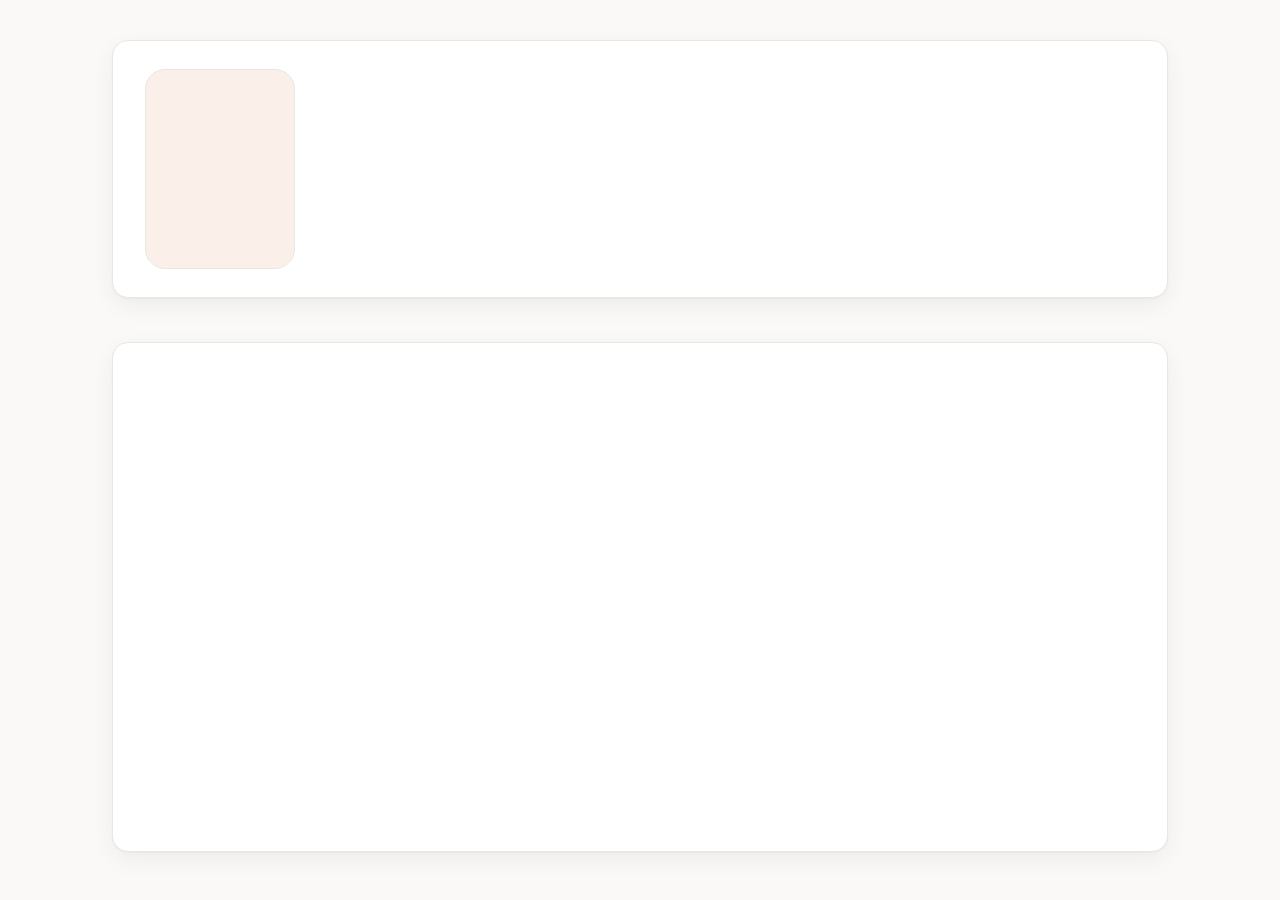
==== index.html @ 5e41c026 "add index.html" ====
<!DOCTYPE html>
<html lang="zh-CN">
<head>
  <meta charset="UTF-8" />
  <meta name="viewport" content="width=device-width, initial-scale=1.0" />
  <title>苏紫琪 Suki · Marketing Portfolio</title>
  <meta name="description" content="苏紫琪 — 品牌内容策划｜达人营销 作品集" />
  <link rel="stylesheet" href="css/style.css" />
  <link rel="icon" href="data:," />
  <!-- 预热简历预览页资源：点击「查看简历」瞬时跳转；预览图预取使内容秒显（已弃用 PDF.js） -->
  <link rel="prefetch" href="resume/" as="document" />
  <link rel="prefetch" href="resume/resume-preview-b0c95411.webp" as="image" />
  <!-- 关键成果图预取：页面加载即请求（WebP，桌面/移动两档，与展示变体一致），切换项目直接命中缓存 -->
  <link rel="preload" as="image" href="assets/images/cases/dongejiao/ajiao_sousuo_fenshu_900.webp" />
  <link rel="preload" as="image" href="assets/images/cases/dongejiao/ajiao_sousuo_fenshu_600.webp" />
  <link rel="preload" as="image" href="assets/images/cases/xiaoqinghe/xiaoqinghe_sousuo_zhishu_900.webp" />
  <link rel="preload" as="image" href="assets/images/cases/xiaoqinghe/xiaoqinghe_sousuo_zhishu_600.webp" />
</head>
<body>

  <main class="page">

    <!-- ===== Profile Card（常驻职业名片） ===== -->
    <header class="profile-card" id="profile-card">
      <div class="profile-avatar" id="profile-avatar"></div>
      <div class="profile-info">
        <h1 class="profile-name">
          <span id="profile-name-cn"></span>
          <span class="profile-name-en" id="profile-name-en"></span>
        </h1>
        <p class="profile-title" id="profile-title"></p>
        <div class="profile-meta" id="profile-meta"></div>
        <p class="profile-tagline" id="profile-tagline"></p>
      </div>
      <div class="profile-actions" id="profile-actions"></div>
    </header>

    <!-- ===== 模块入口 Tab ===== -->
    <nav class="tab-bar" id="tab-bar" role="tablist" aria-label="模块导航"></nav>

    <!-- ===== 唯一内容切换区 ===== -->
    <section class="content-area" id="content-area" role="tabpanel"></section>

    <footer class="site-footer">
      <span id="footer-text"></span>
    </footer>
  </main>

  <!-- Toast -->
  <div class="toast" id="toast" role="status" aria-live="polite"></div>

  <script src="js/data.js"></script>
  <script src="js/app.js"></script>
</body>
</html>
---- css/style.css ----
/* =========================================================
 * style.css — Marketing Portfolio V2.0
 * 视觉关键词：Modern / Minimal / Professional / Clean / Readable
 * ========================================================= */

/* ---------- Design Tokens ---------- */
:root {
  --bg:        #FAF9F7;   /* 米白页面底 */
  --surface:   #FFFFFF;   /* 卡片底 */
  --ink:       #17181C;   /* 主文字 */
  --ink-2:     #5A5D66;   /* 次级文字 */
  --ink-3:     #9A9DA6;   /* 弱化文字 */
  --line:      #E9E7E2;   /* 分割线 */
  --accent:    #C8552C;   /* 强调色（赭橘，克制使用） */
  --accent-soft: #FBEFE9; /* 强调色浅底 */
  --radius:    16px;
  --radius-s:  10px;
  --shadow:    0 1px 2px rgba(23,24,28,.04), 0 8px 24px rgba(23,24,28,.05);
  --font: -apple-system, BlinkMacSystemFont, "PingFang SC", "Noto Sans SC",
          "Microsoft YaHei", "Helvetica Neue", Arial, sans-serif;
}

* { margin: 0; padding: 0; box-sizing: border-box; }

html, body { height: 100%; }

body {
  font-family: var(--font);
  background: var(--bg);
  color: var(--ink);
  line-height: 1.7;
  -webkit-font-smoothing: antialiased;
}

button { font-family: inherit; cursor: pointer; border: none; background: none; color: inherit; }
img, video { max-width: 100%; display: block; }
a { color: inherit; }

.page {
  max-width: 1120px;
  margin: 0 auto;
  padding: 40px 32px 24px;
  display: flex;
  flex-direction: column;
  min-height: 100vh;
}

/* =========================================================
 * Profile Card
 * ========================================================= */
.profile-card {
  display: grid;
  grid-template-columns: auto 1fr auto;
  gap: 28px;
  align-items: center;
  background: var(--surface);
  border: 1px solid var(--line);
  border-radius: var(--radius);
  box-shadow: var(--shadow);
  padding: 28px 32px;
}

.profile-avatar {
  width: 150px;
  height: 200px;
  border-radius: 20px;
  background: var(--accent-soft);
  border: 1px solid var(--line);
  overflow: hidden;
  flex-shrink: 0;
  display: flex;
  align-items: center;
  justify-content: center;
  font-size: 36px;
  font-weight: 600;
  color: var(--accent);
}
.profile-avatar img { width: 100%; height: 100%; object-fit: cover; }

.profile-name {
  font-size: 26px;
  font-weight: 700;
  letter-spacing: .5px;
  line-height: 1.3;
}
.profile-name-en {
  font-size: 17px;
  font-weight: 500;
  color: var(--ink-3);
  margin-left: 8px;
}
.profile-title {
  font-size: 15px;
  font-weight: 600;
  color: var(--accent);
  margin-top: 6px;
}
.profile-tagline {
  font-size: 14px;
  color: var(--ink-2);
  margin-top: 8px;
  max-width: 560px;
}

.profile-meta {
  display: flex;
  flex-wrap: wrap;
  gap: 6px 18px;
  margin-top: 8px;
  font-size: 13px;
  color: var(--ink-2);
}
.profile-meta .meta-item { display: inline-flex; align-items: baseline; gap: 6px; }
.profile-meta .meta-label {
  font-size: 11.5px;
  color: var(--ink-3);
  letter-spacing: .5px;
}

.profile-actions {
  display: flex;
  flex-direction: column;
  gap: 10px;
}

.action-btn {
  display: inline-flex;
  align-items: center;
  gap: 8px;
  font-size: 13.5px;
  font-weight: 500;
  padding: 8px 18px;
  border-radius: 999px;
  border: 1px solid var(--line);
  background: var(--surface);
  transition: border-color .18s, background .18s, transform .12s;
  white-space: nowrap;
  cursor: pointer;
  user-select: none;
  -webkit-user-select: none;
  -webkit-tap-highlight-color: transparent;
  touch-action: manipulation;
}
.action-btn > span { user-select: none; -webkit-user-select: none; pointer-events: none; }
.action-btn:hover {
  border-color: var(--accent);
  color: var(--accent);
  background: var(--accent-soft);
}
.action-btn:active,
.action-btn.is-opening {
  transform: scale(.96);
  filter: brightness(.93);
  box-shadow: inset 0 2px 6px rgba(23,24,28,.20), 0 1px 2px rgba(23,24,28,.10);
}
.action-btn.primary {
  background: var(--ink);
  color: #fff;
  border-color: var(--ink);
}
.action-btn.primary:hover { background: var(--accent); border-color: var(--accent); color: #fff; }

/* =========================================================
 * Tab Bar（模块入口）
 * ========================================================= */
.tab-bar {
  display: grid;
  grid-template-columns: repeat(4, 1fr);
  gap: 14px;
  margin: 22px 0;
}

.tab-item {
  padding: 16px 12px;
  text-align: center;
  background: var(--surface);
  border: 1px solid var(--line);
  border-radius: var(--radius-s);
  transition: border-color .18s, box-shadow .18s, transform .12s;
}
.tab-item:hover { border-color: var(--ink-3); transform: translateY(-1px); }
.tab-item .tab-label {
  display: block;
  font-size: 15.5px;
  font-weight: 600;
  letter-spacing: 1px;
}
.tab-item .tab-sub {
  display: block;
  font-size: 11.5px;
  color: var(--ink-3);
  margin-top: 2px;
  letter-spacing: .4px;
  text-transform: uppercase;
}
.tab-item.active {
  border-color: var(--ink);
  box-shadow: inset 0 -3px 0 var(--accent);
}
.tab-item.active .tab-label { color: var(--ink); }

/* =========================================================
 * Content Area（唯一切换区）
 * ========================================================= */
.content-area {
  flex: 1;
  background: var(--surface);
  border: 1px solid var(--line);
  border-radius: var(--radius);
  box-shadow: var(--shadow);
  padding: 32px;
  min-height: 480px;
  animation: fadeIn .25s ease;
}
@keyframes fadeIn {
  from { opacity: 0; transform: translateY(6px); }
  to   { opacity: 1; transform: none; }
}
.content-area.switching { animation: fadeIn .25s ease; }

.section-head {
  display: flex;
  align-items: baseline;
  gap: 12px;
  margin-bottom: 24px;
}
.section-head h2 { font-size: 20px; font-weight: 700; letter-spacing: .5px; }
.section-head .en { font-size: 12px; color: var(--ink-3); letter-spacing: 1.5px; text-transform: uppercase; }

/* =========================================================
 * 工作经历 Timeline
 * ========================================================= */
.timeline { position: relative; padding-left: 24px; }
.timeline::before {
  content: "";
  position: absolute;
  left: 5px; top: 8px; bottom: 8px;
  width: 1.5px;
  background: var(--line);
}
.exp-item {
  position: relative;
  padding: 0 0 26px 20px;
}
.exp-item:last-child { padding-bottom: 4px; }
.exp-item::before {
  content: "";
  position: absolute;
  left: -24px; top: 9px;
  width: 11px; height: 11px;
  border-radius: 50%;
  background: var(--surface);
  border: 2.5px solid var(--accent);
}
.exp-head {
  display: flex;
  flex-wrap: wrap;
  align-items: baseline;
  gap: 10px;
}
.exp-company { font-size: 16.5px; font-weight: 700; }
.exp-role {
  font-size: 13px;
  font-weight: 600;
  color: var(--accent);
  background: var(--accent-soft);
  padding: 1px 10px;
  border-radius: 999px;
}
.exp-period { font-size: 13px; color: var(--ink-3); margin-left: auto; font-variant-numeric: tabular-nums; }
.exp-tags { display: flex; flex-wrap: wrap; gap: 8px; margin-top: 10px; }
.exp-tag {
  font-size: 12.5px;
  color: var(--ink-2);
  border: 1px solid var(--line);
  background: var(--bg);
  padding: 2px 12px;
  border-radius: 999px;
}

/* 了解更多 Accordion */
.exp-toggle {
  display: inline-flex;
  align-items: center;
  gap: 6px;
  margin-top: 16px;
  font-size: 14px;
  font-weight: 450;
  color: var(--ink-3);
  background: none;
  border: none;
  border-radius: 0;
  padding: 0;
  transition: color .2s, opacity .2s;
}
.exp-toggle:hover { color: var(--accent); opacity: .85; }

.exp-detail {
  display: grid;
  grid-template-rows: 0fr;
  transition: grid-template-rows .28s ease;
}
.exp-detail.open { grid-template-rows: 1fr; }
.exp-detail-inner {
  overflow: hidden;
  margin-top: 18px;
  padding-top: 2px;
}
.exp-detail .bullet-list { gap: 10px; }
.exp-detail .bullet-list li {
  color: var(--ink-2);
  font-weight: 400;
  line-height: 1.7;
}
.exp-intro {
  margin: 0 0 14px;
  font-size: 13.5px;
  line-height: 1.75;
  color: var(--ink-2);
}
.exp-achievements { margin-top: 2px; }
/* 数据成果中数字强调（仅带 highlightNums 的条目），不整行加粗 */
.exp-achievements .num-hl {
  color: var(--accent);
  font-weight: 600;
}

/* 通用 Bullet List */
.bullet-list {
  list-style: none;
  display: grid;
  gap: 6px;
}
.bullet-list li {
  position: relative;
  padding-left: 16px;
  font-size: 13.5px;
  color: var(--ink-2);
  line-height: 1.6;
}
.bullet-list li::before {
  content: "";
  position: absolute;
  left: 2px; top: .62em;
  width: 5px; height: 5px;
  border-radius: 50%;
  background: var(--accent);
}
.bullet-list.accent li { color: var(--ink); font-weight: 500; }
.bullet-list li.placeholder { color: var(--ink-3); }

/* =========================================================
 * 案例作品（核心）
 * ========================================================= */
.cases-layout {
  display: grid;
  grid-template-columns: 200px 1fr;
  gap: 28px;
  align-items: start;
}

/* 左侧品牌导航（分组 + 折叠） */
.brand-nav { display: flex; flex-direction: column; gap: 4px; position: sticky; top: 24px; }

.group-head {
  display: flex;
  align-items: center;
  justify-content: space-between;
  width: 100%;
  padding: 10px 12px 6px;
  font-size: 12px;
  font-weight: 700;
  color: var(--ink-3);
  letter-spacing: 1.5px;
  text-align: left;
  transition: color .15s;
}
.group-head:hover { color: var(--ink-2); }
.group-head.has-active { color: var(--accent); }
.group-head .chevron { font-size: 10px; transition: transform .2s; }
.group-head .chevron.closed { transform: rotate(-90deg); }

.group-list { display: flex; flex-direction: column; gap: 6px; margin-bottom: 6px; }
.group-list.collapsed { display: none; }
.brand-item {
  text-align: left;
  padding: 12px 16px;
  border-radius: var(--radius-s);
  border: 1px solid transparent;
  transition: background .15s, border-color .15s;
}
.brand-item:hover { background: var(--bg); }
.brand-item .b-name { display: block; font-size: 14.5px; font-weight: 600; }
.brand-item .b-cat  { display: block; font-size: 11.5px; color: var(--ink-3); margin-top: 1px; }
.brand-item.active {
  background: var(--accent-soft);
  border-color: rgba(200,85,44,.25);
}
.brand-item.active .b-name { color: var(--accent); }

/* 右侧案例详情：手机 + 文字 双栏 */
.case-detail {
  display: grid;
  grid-template-columns: 300px 1fr;
  gap: 32px;
  animation: fadeIn .25s ease;
}

/* ---- 手机 Mockup ---- */
.phone-col { display: flex; flex-direction: column; align-items: center; gap: 14px; }
.phone-mockup {
  width: 258px;
  height: 528px;
  border-radius: 38px;
  background: #111216;
  padding: 10px;
  box-shadow: 0 12px 32px rgba(23,24,28,.16);
  position: relative;
  flex-shrink: 0;
}
.phone-mockup::before {           /* 刘海 */
  content: "";
  position: absolute;
  top: 10px; left: 50%;
  transform: translateX(-50%);
  width: 82px; height: 20px;
  background: #111216;
  border-radius: 0 0 12px 12px;
  z-index: 2;
}
.phone-screen {
  width: 100%; height: 100%;
  border-radius: 18px;
  overflow: hidden;
  background: linear-gradient(160deg, #ECEEF2 0%, #E2E6EB 100%); /* 浅色中性兜底，LQIP 加载前/无预览时的兜底，非黑底 */
  background-size: cover;
  background-position: top center;
  background-repeat: no-repeat;
  display: flex;
  align-items: center;
  justify-content: center;
  position: relative;
}
/* 媒体层（.screen-media）绝对定位铺满，新旧媒体层堆叠以实现交叉淡入（切换不黑屏、不重排）。
   数据浮层 .screen-overlay 是独立常驻节点，不在此堆叠逻辑内，故不会出现双层卡片。 */
.phone-screen > .screen-media,
.phone-screen > picture,
.phone-screen > img,
.phone-screen > video { position: absolute; inset: 0; width: 100%; height: 100%; }
.phone-screen img { width: 100%; height: 100%; object-fit: cover; object-position: top center; }
.phone-screen video { object-fit: cover; object-position: top center; background: #000; }
.phone-screen > .screen-media.screen-placeholder { background: var(--bg); width: 100%; height: 100%; }

/* 屏内占位 */
.screen-placeholder {
  display: flex;
  flex-direction: column;
  align-items: center;
  gap: 10px;
  color: var(--ink-3);
  font-size: 13px;
  padding: 0 24px;
  text-align: center;
}
.screen-placeholder .ph-icon {
  width: 52px; height: 52px;
  border-radius: 14px;
  background: var(--surface);
  border: 1px dashed var(--ink-3);
  display: flex; align-items: center; justify-content: center;
  font-size: 22px;
}
.screen-placeholder .ph-label { font-weight: 600; color: var(--ink-2); }

/* 缩略图 */
.thumb-strip {
  display: flex;
  gap: 10px;
  flex-wrap: wrap;
  justify-content: center;
  max-width: 280px;
}
.thumb {
  width: 58px; height: 58px;
  border-radius: 12px;
  border: 1.5px solid var(--line);
  background: var(--bg);
  display: flex;
  flex-direction: column;
  align-items: center;
  justify-content: center;
  gap: 2px;
  font-size: 16px;
  overflow: hidden;
  transition: border-color .15s, transform .12s;
  position: relative;
}
.thumb .t-label {
  font-size: 8.5px;
  color: var(--ink-3);
  line-height: 1.25;
  padding: 0 3px;
  text-align: center;
  display: -webkit-box;
  -webkit-line-clamp: 2;
  -webkit-box-orient: vertical;
  overflow: hidden;
}
.thumb:hover { border-color: var(--ink-3); }
.thumb.active { border-color: var(--accent); box-shadow: 0 0 0 2px var(--accent-soft); }
.thumb-img-btn { padding: 0; background: var(--bg); }
.thumb-img-btn .thumb-img {
  width: 100%; height: 100%;
  object-fit: cover;
  border-radius: 10px;
  display: block;
}

/* 操作说明（精简后的案例详情） */
.case-hint-inline {
  font-size: 13px;
  font-weight: 400;
  color: var(--ink-3);
  line-height: 1.5;
  margin-top: 4px;
}

/* ---- 案例文字信息 ---- */
.case-info { min-width: 0; }

.case-block { margin-bottom: 18px; }
.case-block h4 {
  font-size: 12.5px;
  font-weight: 700;
  color: var(--ink-3);
  letter-spacing: 1.5px;
  text-transform: uppercase;
  margin-bottom: 6px;
  display: flex;
  align-items: center;
  gap: 8px;
}
.case-block h4::before {
  content: "";
  width: 14px; height: 2px;
  background: var(--accent);
  border-radius: 2px;
}
.case-block p { font-size: 14px; color: var(--ink-2); }
.case-block p.placeholder { color: var(--ink-3); font-style: normal; }

/* 一句话成果 */
.outcome-card {
  background: var(--accent-soft);
  border: 1px solid rgba(200,85,44,.18);
  border-radius: var(--radius-s);
  padding: 12px 16px;
  font-size: 14px;
  font-weight: 500;
  color: var(--ink);
  line-height: 1.6;
}
.outcome-card.placeholder { color: var(--ink-3); font-weight: 400; }

/* 成果数据卡片 */
.metrics-grid {
  display: grid;
  grid-template-columns: repeat(auto-fill, minmax(130px, 1fr));
  gap: 12px;
}
.metric-card {
  background: var(--bg);
  border: 1px solid var(--line);
  border-radius: var(--radius-s);
  padding: 14px 16px;
}
.metric-card .m-value {
  font-size: 20px;
  font-weight: 700;
  color: var(--accent);
  line-height: 1.2;
  font-variant-numeric: tabular-nums;
}
.metric-card .m-value.empty { color: var(--ink-3); font-size: 14px; font-weight: 500; }
  .metric-card .m-label { font-size: 12px; color: var(--ink-2); margin-top: 4px; }

  /* 项目成效模块（仅东阿阿胶） */
  .case-block h4 .en {
    font-size: 10.5px;
    color: var(--ink-3);
    letter-spacing: 1.5px;
    margin-left: 8px;
    font-weight: 700;
  }
  .results-block { margin-bottom: 18px; }
  .result-cards {
    display: grid;
    grid-template-columns: repeat(2, 1fr);
    gap: 12px;
  }
  .result-cards--3 { grid-template-columns: repeat(3, 1fr); }
  .result-card {
    background: var(--bg);
    border: 1px solid var(--line);
    border-radius: var(--radius-s);
    padding: 14px 16px;
  }
  .result-card .rc-value {
    font-size: 20px;
    font-weight: 700;
    color: var(--accent);
    line-height: 1.2;
    font-variant-numeric: tabular-nums;
  }
  .result-card .rc-label { font-size: 12px; color: var(--ink-2); margin-top: 4px; }
  .result-card.rc-main { grid-column: 1 / -1; }
  .result-card.rc-main .rc-value { font-size: 30px; }
  .result-card.rc-main .rc-label { font-size: 13px; }

  .result-figure {
    margin-top: 10px;
    aspect-ratio: 5 / 2;
    min-height: 96px;
    border-radius: var(--radius-s);
    overflow: hidden;
    background: var(--bg);
  }
  .rf-placeholder {
    width: 100%;
    height: 100%;
    border: 1.5px dashed var(--line);
    border-radius: var(--radius-s);
    display: flex;
    align-items: center;
    justify-content: center;
    color: var(--ink-3);
    font-size: 13px;
    text-align: center;
    padding: 0 20px;
  }
  .rf-img { width: 100%; height: 100%; object-fit: cover; display: block; opacity: 0; transition: opacity .25s ease; }
  .rf-img.loaded { opacity: 1; }
  .result-summary {
    margin-top: 8px;
    font-size: 13.5px;
    color: var(--ink-2);
    line-height: 1.7;
  }

  /* 和兴白花油：双平台成本分框 */
  .cost-row-wrap { display: grid; grid-template-columns: 1fr 1fr; gap: 14px; margin-top: 12px; }
  .cost-box { background: var(--surface); border: 1px solid var(--line); border-radius: 12px; padding: 12px 14px; }
  .cost-box-title { font-size: 13px; font-weight: 700; color: var(--ink); margin-bottom: 8px; }
  .cost-row { display: flex; justify-content: space-between; align-items: baseline; font-size: 12.5px; padding: 3px 0; }
  .cost-k { color: var(--ink-2); }
  .cost-v { color: var(--ink); font-weight: 700; font-variant-numeric: tabular-nums; }

  /* 和兴白花油：成果信息图（极简进度条 + 圆形 Badge，无坐标轴/图例/网格） */
  .info-graphic { display: grid; grid-template-columns: 1fr 1fr; gap: 16px; margin-top: 16px; }
  .ig-module { position: relative; background: var(--surface); border: 1px solid var(--line); border-radius: 14px; padding: 16px 16px 14px; }
  .ig-head { display: flex; justify-content: space-between; align-items: flex-start; gap: 12px; margin-bottom: 14px; }
  .ig-title { font-size: 15px; font-weight: 700; color: var(--ink); margin: 0; }
  .ig-bar-row { margin-bottom: 11px; }
  .ig-bar-row:last-child { margin-bottom: 0; }
  .ig-bar-label { display: flex; justify-content: space-between; font-size: 11px; color: var(--ink-2); margin-bottom: 5px; }
  .ig-bar-track { height: 11px; background: #FBEFE9; border-radius: 999px; overflow: hidden; }
  .ig-bar-fill { height: 100%; border-radius: 999px; }
  .ig-bar-target { background: #F0C3AE; }
  .ig-bar-actual { background: linear-gradient(90deg, #E2724A, var(--accent)); }
  .ig-badge { flex: 0 0 auto; width: 52px; height: 52px; border-radius: 50%; background: var(--accent); color: #fff; display: flex; flex-direction: column; align-items: center; justify-content: center; box-shadow: 0 4px 12px rgba(200,85,44,.28); }
  .ig-badge .ig-rate-label { font-size: 8.5px; opacity: .9; line-height: 1.1; }
  .ig-badge .ig-rate { font-size: 15px; font-weight: 800; line-height: 1.15; }

  /* 案例图片右上角数据浮层（东阿阿胶 / 小青盒 等带 overlay 数据的项目共用同款样式） */
  .screen-overlay {
    position: absolute;
    top: 60px;
    right: 12px;
    z-index: 3;
    pointer-events: none;
    background: rgba(255, 255, 255, .82);
    -webkit-backdrop-filter: blur(6px);
    backdrop-filter: blur(6px);
    border: 1px solid rgba(255, 255, 255, .6);
    border-radius: 10px;
    padding: 7px 9px;
    box-shadow: 0 2px 10px rgba(23, 24, 28, .12);
    font-size: 9.5px;
    line-height: 1.55;
  }
  .screen-overlay .so-row { display: flex; justify-content: space-between; gap: 10px; }
  .screen-overlay .so-k { color: var(--ink-2); }
  .screen-overlay .so-v { color: var(--ink); font-weight: 700; font-variant-numeric: tabular-nums; }

  /* 活动策划项目详情（三九×澳诺）：传播规划 / 传播物料 / 活动现场 */
  .case-detail.event-detail {
    grid-template-columns: 1fr 1fr;
    gap: 24px 32px;
    align-items: start;
  }
  .event-intro { grid-column: 1 / -1; }
  .event-plan  { grid-column: 1 / -1; }
  .event-bottom {
    grid-column: 1 / -1;
    display: grid;
    grid-template-columns: 1fr 1fr;
    gap: 24px 32px;
    align-items: start;
  }
  .event-materials { grid-column: 1 / 2; }
  .event-site { grid-column: 2 / 3; }

  /* 两图并列：电脑端左右等宽，手机端单列纵向 */
  .ev-row { display: grid; grid-template-columns: 1fr 1fr; gap: 14px; margin-top: 8px; }
  .ev-figure {
    aspect-ratio: 16 / 9;
    min-height: 150px;
    border: 1.5px dashed var(--line);
    border-radius: var(--radius-s);
    background: var(--bg);
    display: flex;
    align-items: center;
    justify-content: center;
    color: var(--ink-3);
    font-size: 13px;
    text-align: center;
    padding: 0 16px;
  }
  /* 传播物料：竖版图片框（适合公众号截图 / 海报等竖版内容） */
  .event-materials .ev-figure { aspect-ratio: 3 / 4; }
  /* 活动现场：横向 4:3 大图 */
  .event-site .ev-figure { aspect-ratio: 4 / 3; }
  .ev-figure--filled {
    border: none;
    background: var(--bg);
    padding: 0;
    min-height: 0;
    overflow: hidden;
  }
  .ev-figure--filled picture,
  .ev-figure--filled img,
  .ev-img { width: 100%; height: 100%; object-fit: cover; border-radius: var(--radius-s); display: block; }
  .ev-img { opacity: 0; transition: opacity .25s ease; }
  .ev-img.loaded { opacity: 1; }

  /* ---------- 多平台矩阵案例（武志红 IP）：4 台小手机并列 ---------- */
  .case-detail.matrix-detail { grid-template-columns: 1fr; gap: 22px; align-items: start; }
  .matrix-intro { grid-column: 1 / -1; }
  .matrix-row {
    grid-column: 1 / -1;
    display: grid;
    grid-template-columns: repeat(4, minmax(0, 1fr));
    gap: 20px;
    align-items: start;
  }
  .matrix-cell { display: flex; flex-direction: column; align-items: center; gap: 10px; }
  .matrix-phone {
    width: 100%;
    max-width: 158px;
    height: auto;
    aspect-ratio: 258 / 528;
    border-radius: 26px;
    margin: 0 auto;
  }
  .matrix-phone::before { width: 54px; height: 13px; }
  .matrix-phone .phone-screen { border-radius: 12px; }
  .matrix-tag {
    margin-top: 2px;
    font-size: 13px;
    font-weight: 600;
    padding: 8px 18px;
    border-radius: 12px;
    border: 1.5px solid var(--accent);
    background: var(--accent-soft);
    color: var(--accent);
    cursor: pointer;
    white-space: nowrap;
    transition: transform .12s, box-shadow .15s;
  }
  .matrix-tag:not(:disabled):hover { transform: translateY(-1px); box-shadow: 0 4px 12px rgba(200,85,44,.18); }
  .matrix-tag:disabled {
    cursor: default;
    opacity: .55;
    background: var(--bg);
    color: var(--ink-3);
    border-color: var(--line);
  }

  /* =========================================================
   * 专业能力 Capsule
 * ========================================================= */
.skill-group { margin-bottom: 26px; }
.skill-group:last-child { margin-bottom: 0; }
.skill-group h3 {
  font-size: 13px;
  font-weight: 700;
  color: var(--ink-3);
  letter-spacing: 1.5px;
  margin-bottom: 12px;
}
.capsules { display: flex; flex-wrap: wrap; gap: 10px; }
.capsule {
  font-size: 14px;
  font-weight: 500;
  padding: 8px 20px;
  border-radius: 999px;
  border: 1px solid var(--line);
  background: var(--bg);
  transition: border-color .15s, background .15s, color .15s;
}
.capsule:hover {
  border-color: var(--accent);
  background: var(--accent-soft);
  color: var(--accent);
}

/* =========================================================
 * 联系我
 * ========================================================= */
.contact-wrap {
  max-width: 520px;
  margin: 24px auto;
  text-align: center;
}
.contact-wrap .contact-lead { font-size: 15px; color: var(--ink-2); margin-bottom: 28px; }
.contact-grid {
  display: grid;
  grid-template-columns: repeat(2, 1fr);
  gap: 14px;
}
.contact-card {
  display: flex;
  flex-direction: column;
  align-items: center;
  gap: 6px;
  padding: 22px 16px;
  border: 1px solid var(--line);
  border-radius: var(--radius-s);
  background: var(--bg);
  transition: border-color .15s, transform .12s, background .15s, box-shadow .12s;
  cursor: pointer;
  user-select: none;
  -webkit-user-select: none;
  -webkit-tap-highlight-color: transparent;
  touch-action: manipulation;
}
.contact-card--wide { grid-column: 1 / -1; }
.contact-card:hover { border-color: var(--accent); background: var(--accent-soft); transform: translateY(-2px); }
/* 按压反馈：轻微缩小 + 背景加深 + 阴影收紧，松开即恢复（手机端也有 active/pressed 态） */
.contact-card:active,
.contact-card.is-opening {
  transform: scale(0.98);
  background: var(--accent-soft);
  border-color: var(--accent);
  box-shadow: inset 0 2px 6px rgba(23,24,28,.10), 0 1px 2px rgba(23,24,28,.06);
}
/* 卡片内文字/图标不响应选择、不拦截点击，避免绿色选中控制点与点击穿透问题 */
.contact-card .c-icon,
.contact-card .c-label,
.contact-card .c-sub { user-select: none; -webkit-user-select: none; pointer-events: none; }
.contact-card .c-icon { font-size: 24px; }
.contact-card .c-label { font-size: 14.5px; font-weight: 600; }
.contact-card .c-sub { font-size: 12px; color: var(--ink-3); }

/* =========================================================
 * Footer / Toast
 * ========================================================= */
.site-footer {
  text-align: center;
  font-size: 12px;
  color: var(--ink-3);
  padding: 20px 0 4px;
  letter-spacing: .5px;
}

.toast {
  position: fixed;
  left: 50%;
  bottom: 44px;
  transform: translateX(-50%) translateY(20px);
  background: var(--ink);
  color: #fff;
  font-size: 13.5px;
  padding: 10px 22px;
  border-radius: 999px;
  opacity: 0;
  pointer-events: none;
  transition: opacity .25s, transform .25s;
  z-index: 99;
  box-shadow: 0 8px 24px rgba(23,24,28,.25);
}
.toast.show { opacity: 1; transform: translateX(-50%) translateY(0); }

/* =========================================================
 * 响应式
 * ========================================================= */
/* Tablet */
@media (max-width: 960px) {
  .page { padding: 28px 20px 20px; }
  .profile-card { grid-template-columns: auto 1fr; }
  .profile-actions {
    grid-column: 1 / -1;
    flex-direction: row;
    flex-wrap: wrap;
  }
  .case-detail { grid-template-columns: 1fr; }
  .phone-col { order: -1; }
  .cases-layout { grid-template-columns: 170px 1fr; }
}

/* Mobile */
@media (max-width: 768px) {
  .page { padding: 20px 14px 16px; }
  .section-head { margin-bottom: 14px; }
  .profile-card { padding: 22px 20px; gap: 16px; }
  .profile-avatar { width: 120px; height: 160px; border-radius: 16px; font-size: 26px; }
  .profile-name { font-size: 21px; }
  .profile-title { white-space: nowrap; font-size: 13.5px; }
  .profile-tagline { font-size: 13px; }
  .tab-bar { grid-template-columns: repeat(2, 1fr); gap: 10px; }
  .content-area { padding: 22px 18px; }

  /* 桌面左右布局在移动端不渲染；以下为 Accordion 专属样式 */
  .cases-layout { display: none; }

  .case-hint {
    font-size: 13.5px;
    font-weight: 400;
    color: var(--ink-3);
    letter-spacing: .3px;
    margin: 0 0 12px;
    line-height: 1.5;
  }

  .m-group { margin-bottom: 24px; }
  .m-group:last-child { margin-bottom: 0; }
  .m-group-title {
    font-size: 12px;
    font-weight: 700;
    color: var(--accent);
    letter-spacing: 1.5px;
    text-transform: uppercase;
    margin-bottom: 8px;
  }

  .m-case { margin-bottom: 10px; }
  .m-case:last-child { margin-bottom: 0; }
  .m-case-head {
    width: 100%;
    display: flex;
    align-items: center;
    gap: 10px;
    text-align: left;
    padding: 13px 14px;
    background: var(--surface);
    border: 1px solid var(--line);
    border-radius: var(--radius-s);
    cursor: pointer;
    transition: background .15s, border-color .15s;
  }
  .m-case-head:hover { background: var(--bg); }
  .m-case-main { display: flex; flex-direction: column; flex: 1; min-width: 0; }
  .m-case-head .b-name { font-size: 15px; font-weight: 600; color: var(--accent); line-height: 1.3; }
  .m-case-head .b-cat { font-size: 11.5px; color: var(--ink-3); margin-top: 2px; }
  .m-case-head.active { background: var(--accent-soft); border-color: rgba(200,85,44,.3); }
  .m-case-head.active .b-name { color: var(--accent); }
  .m-chevron {
    flex-shrink: 0;
    margin-left: 8px;
    font-size: 13px;
    color: var(--ink-3);
    transition: transform .2s;
  }

  .m-detail {
    display: flex;
    flex-direction: column;
    gap: 18px;
    margin: 8px 0 28px;
    padding-left: 12px;
    border-left: 2px solid var(--accent-soft);
    opacity: 0;
    transform: translateY(-6px);
    transition: opacity .25s ease, transform .25s ease;
    animation: none;
  }
  .m-detail.show { opacity: 1; transform: none; }
  .m-detail .case-info { order: 1; }
  .m-detail .phone-col { order: 2; }
  .m-detail .case-hint-inline { margin-top: 4px; }

  /* 活动策划项目详情：手机端单列纵向（项目介绍→传播规划→传播物料→活动现场） */
  .case-detail.event-detail { grid-template-columns: 1fr; gap: 18px; align-items: stretch; }
  .event-intro, .event-plan, .event-bottom, .event-materials, .event-site { grid-column: 1 / -1; }
  .event-bottom { grid-template-columns: 1fr; gap: 18px; }
  .ev-row { grid-template-columns: 1fr; gap: 12px; }

  /* 多平台矩阵案例（武志红）：手机端改为 flex 纵向单列、居中、模型放大 */
  /* 关键：.matrix-row 必须显式 width:100%，否则在「列向 flex 容器内再套列向 flex 子项」时
     宽度回退为内容宽度（塌缩到 ~88px），导致 .matrix-cell(width:100%) 与
     .matrix-phone(width:76%) 的百分比全部基于塌缩宽度计算，手机被算成极小。 */
  .matrix-row {
    display: flex;
    flex-direction: column;
    align-items: center;
    gap: 28px;
    width: 100%;
  }
  .matrix-cell {
    width: 100%;
    min-width: 0;
    display: flex;
    flex-direction: column;
    align-items: center;
  }
  .m-detail .matrix-row .matrix-phone {
    width: 76%;
    max-width: 300px;
    min-width: 240px;
    height: auto;
    aspect-ratio: 258 / 528;
    margin: 0 auto;
    border-radius: 32px;
  }
  .m-detail .matrix-row .matrix-phone::before { width: 64px; height: 15px; }
  .matrix-tag { font-size: 14px; padding: 9px 22px; }

  /* 移动端手机 Mockup：宽度响应式，高度按 258:528 比例随宽度同步缩放 */
  .m-detail .phone-mockup {
    width: 80%;
    max-width: 258px;
    height: auto;
    aspect-ratio: 258 / 528;
    margin: 0 auto;
  }
  /* 屏幕改为绝对定位于外框内、固定四边边界（10px = 原 padding），
     不再依赖 height:100% 的百分比高度传递链，保证 cover 裁切稳定生效 */
  .m-detail .phone-screen {
    position: absolute;
    top: 10px;
    right: 10px;
    bottom: 10px;
    left: 10px;
    width: auto;
    height: auto;
  }
  .m-detail .thumb-strip { max-width: 100%; }

  /* 和兴白花油：成本框与信息图在手机端单列堆叠 */
  .cost-row-wrap { grid-template-columns: 1fr; }
  .info-graphic { grid-template-columns: 1fr; }

  .exp-period { margin-left: 0; width: 100%; }
  .contact-grid { grid-template-columns: 1fr; }
}
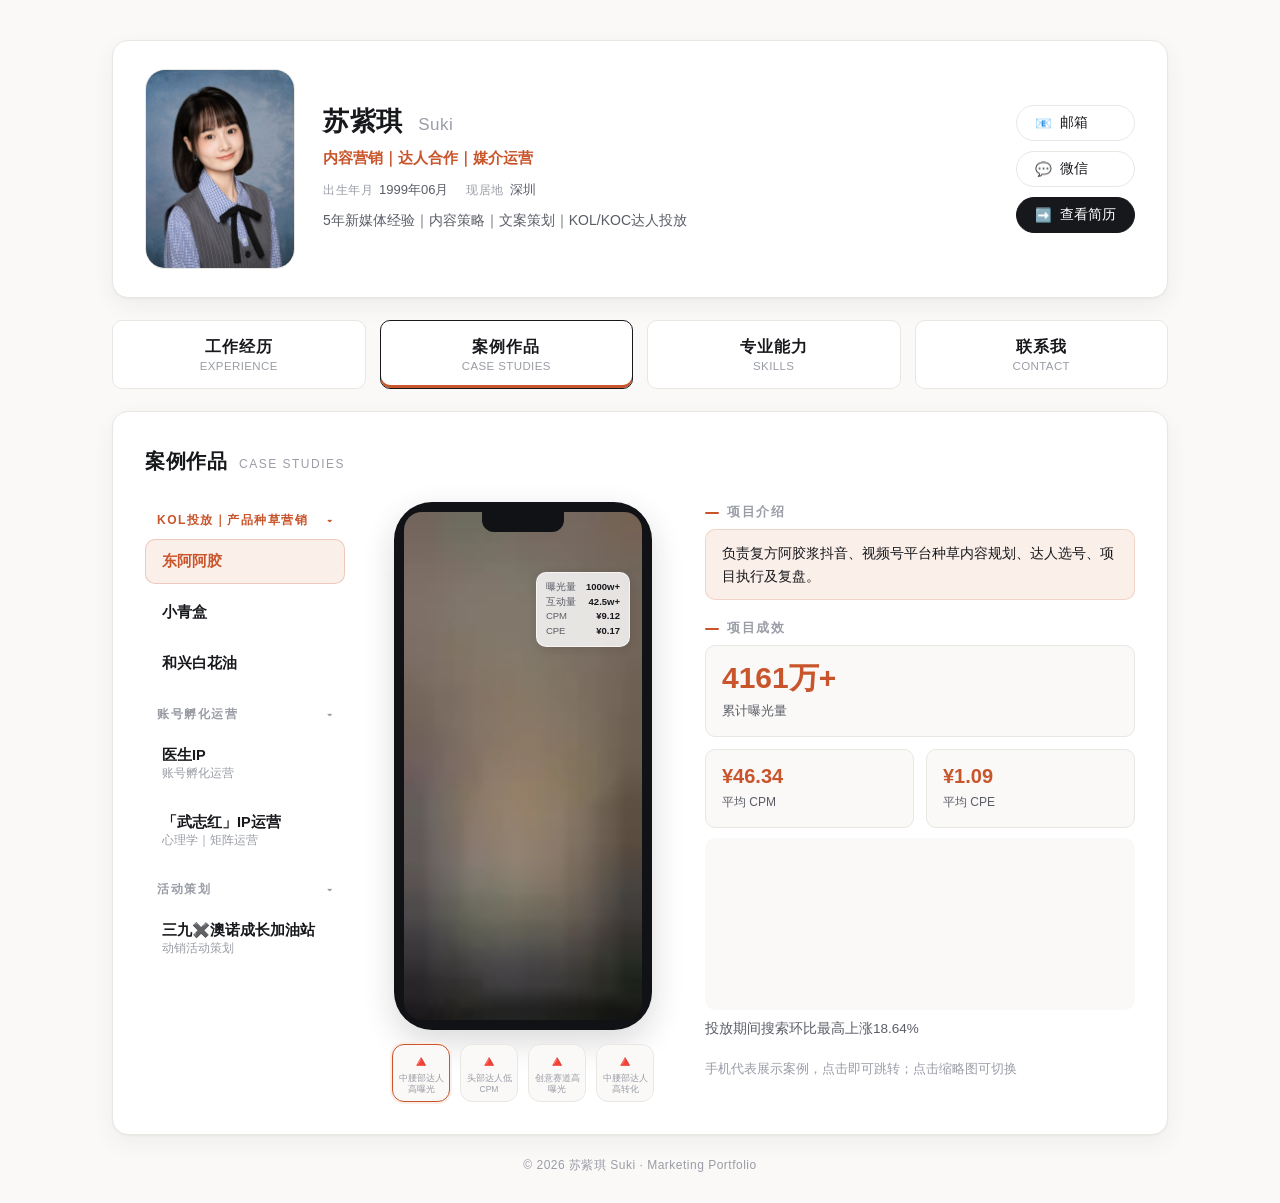
==== commit de76f9d0: "sync: index.html" ====
--- a/index.html
+++ b/index.html
@@ -9,7 +9,7 @@
   <link rel="icon" href="data:," />
   <!-- 预热简历预览页资源：点击「查看简历」瞬时跳转；预览图预取使内容秒显（已弃用 PDF.js） -->
   <link rel="prefetch" href="resume/" as="document" />
-  <link rel="prefetch" href="resume/resume-preview-b0c95411.webp" as="image" />
+  <link rel="prefetch" href="resume/resume-preview-399e8e64.webp" as="image" />
   <!-- 关键成果图预取：页面加载即请求（WebP，桌面/移动两档，与展示变体一致），切换项目直接命中缓存 -->
   <link rel="preload" as="image" href="assets/images/cases/dongejiao/ajiao_sousuo_fenshu_900.webp" />
   <link rel="preload" as="image" href="assets/images/cases/dongejiao/ajiao_sousuo_fenshu_600.webp" />
